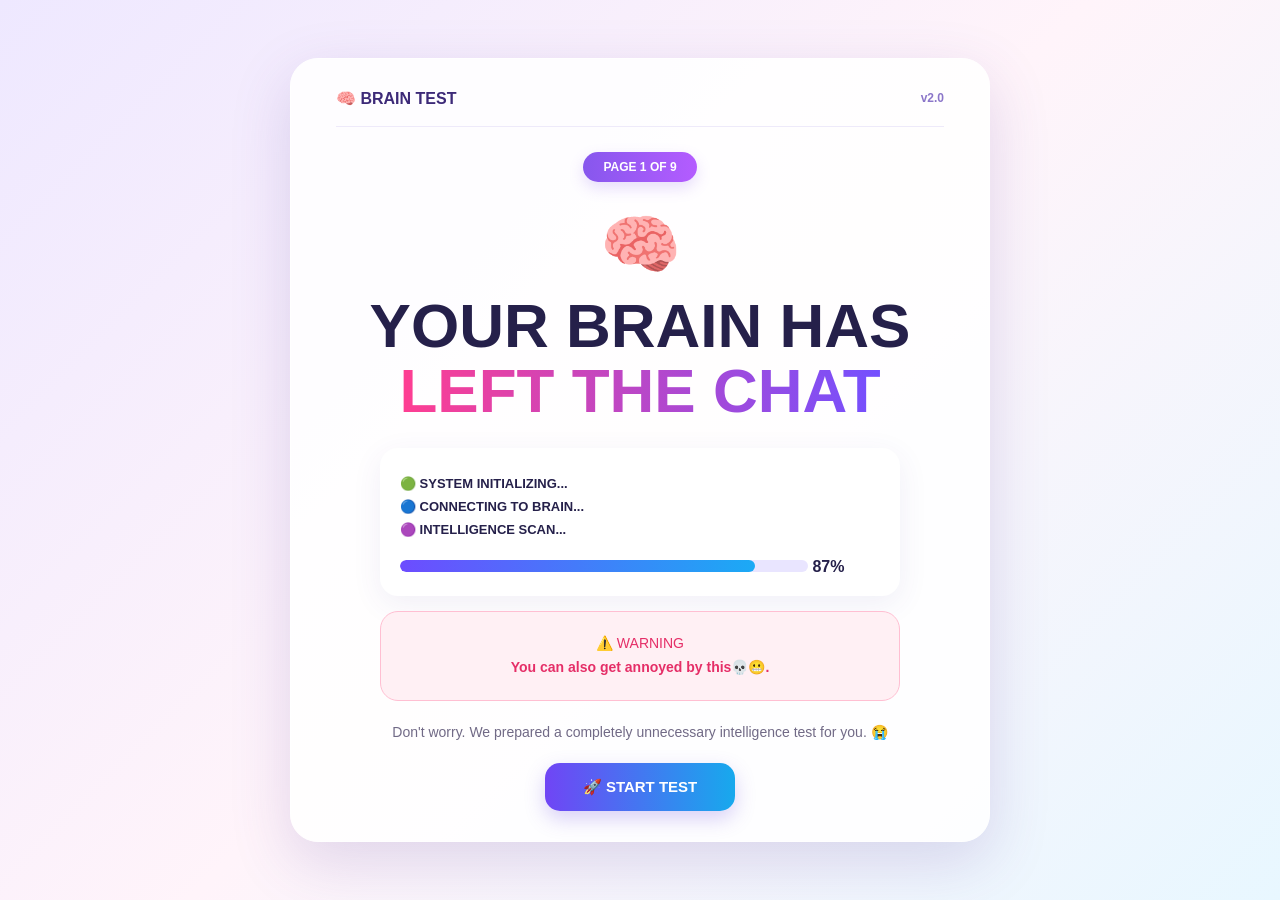
==== index.html @ c9773d24 "Initial website" ====
<!DOCTYPE html>
<html lang="en">
<head>
    <meta charset="UTF-8">
    <meta name="viewport" content="width=device-width, initial-scale=1.0">

    <title>Brain Test 🧠</title>

    <link rel="stylesheet" href="style.css">
</head>

<body>

<div class="app">

    <!-- ================= PAGE 1 ================= -->

    <section class="page active" id="page1">

        <div class="topbar">
            <div class="app-name">🧠 BRAIN TEST</div>
            <div class="version">v2.0</div>
        </div>

        <div class="page-number">PAGE 1 OF 9 </div>

        <div class="brain-icon">🧠</div>

        <h1>
            YOUR BRAIN HAS<br>
            <span>LEFT THE CHAT</span>
        </h1>

        <div class="info-card">

            <p>🟢 SYSTEM INITIALIZING...</p>
            <p>🔵 CONNECTING TO BRAIN...</p>
            <p>🟣 INTELLIGENCE SCAN...</p>

            <div class="progress">
                <div class="progress-fill"></div>
            </div>

            <strong>87%</strong>

        </div>

        <div class="warning-card">
            ⚠️ WARNING
            <br>
            <b>You can also get annoyed by this💀😬.</b>
        </div>

        <p class="description">
            Don't worry. We prepared a completely
            unnecessary intelligence test for you. 😭
        </p>

        <button class="main-btn" onclick="nextPage()">
            🚀 START TEST
        </button>

    </section>


    <!-- ================= PAGE 2 ================= -->

    <section class="page" id="page2">

        <div class="topbar">
            <div class="app-name">🧠 BRAIN TEST</div>
            <div class="version">v2.0</div>
        </div>

        <div class="page-number">PAGE 2 OF 9</div>

        <div class="question-card">

            <div class="question-number">
                QUESTION_01
            </div>

            <div class="emoji">🤔</div>

            <h2>
                What is<br>
                <span>2 + 2?</span>
            </h2>

            <div class="answer-buttons">

                <button
                    id="yesButton"
                    class="answer-btn">
                    4
                </button>

                <button
                    class="answer-btn"
                    onclick="nextPage()">
                    5
                </button>

            </div>

        </div>

        <div class="hint-card">
            💡 Select the correct answer
            <br>
            <span>⚠️ Only one answer is correct!</span>
        </div>

    </section>


    <!-- ================= PAGE 3 ================= -->

    <section class="page" id="page3">

        <div class="topbar">
            <div class="app-name">🧠 BRAIN TEST</div>
            <div class="version">v2.0</div>
        </div>

        <div class="page-number">PAGE 3 OF 9</div>

        <div class="error-card">

            <div class="error-icon">
                💀
            </div>

            <div class="error-title">
                ERROR DETECTED
            </div>

            <h1>
                INCORRECT!
            </h1>

            <p>
                You had ONE job.
            </p>

        </div>

        <div class="status-card">

            <p>🟣 LOGIC MODULE NOT FOUND</p>
            <p>🔵 INTELLIGENCE LEVEL: VERY LOW</p>

        </div>

        <p class="description">
            Scientists have been notified.
            They're disappointed.
            Company to dub gyi.😂😬
        </p>

        <button class="main-btn" onclick="nextPage()">
            ➜ CONTINUE
        </button>

    </section>


    <!-- ================= PAGE 4 ================= -->

    <section class="page" id="page4">

        <div class="topbar">
            <div class="app-name">🧠 BRAIN TEST</div>
            <div class="version">v2.0</div>
        </div>

        <div class="page-number">PAGE 4 OF 9</div>

        <h2 class="scan-title">
            🧠 RUNNING CONFIDENCE SCAN...
        </h2>

        <p class="scan-description">
            Drag the slider to set your confidence level.
        </p>

        <div class="slider-card">

            <div class="slider-section">

                <div class="slider-top">
                    I'M A GENIUS 😎
                </div>

                <div class="slider-wrapper">

                    <input
                        type="range"
                        id="careSlider"
                        min="0"
                        max="100"
                        value="0">

                </div>

                <div class="slider-bottom">
                    I am really dumb🥲😭
                </div>

            </div>

            <div class="system-card">

                <h3>SYSTEM STATUS</h3>

                <p>🟢 ONLINE</p>

                <p>
                    ATTEMPTS:
                    <span id="attemptCount">0 / 2</span>
                </p>

                <p>STATUS: SCANNING...</p>

                <div class="fake-wave">
                    ~〰~〰〰~〰~
                </div>

            </div>

        </div>

        <button
            id="dingButton"
            class="main-btn ding-button"
            onclick="nextPage()">

            IT'S OHK TO BE BHUDHU🐬

        </button>

    </section>


    <!-- ================= PAGE 5 ================= -->

    <section class="page" id="page5">

        <div class="topbar">
            <div class="app-name">🧠 BRAIN TEST</div>
            <div class="version">v2.0</div>
        </div>

        <div class="page-number">PAGE 5 OF 9</div>

        <div class="cute-robot">
            🤖
        </div>

        <div class="final-question-card">

            <div class="warning-text">
                ⚠️ ANOTHER SYSTEM CHECK
            </div>

            <h1>
                ONE MORE <br>
                QUESTION?😼
            </h1>

            <p>
                This may not be a good idea.
            </p>

            <button
                class="main-btn"
                onclick="nextPage()">

                YES 😭

            </button>

        </div>

    </section>

<!-- ================= PAGE 6 ================= -->

<section class="page" id="page6">

    <div class="topbar">
        <div class="app-name">🧠 BRAIN TEST</div>
        <div class="version">v2.0</div>
    </div>

    <div class="page-number">PAGE 6 OF 7</div>

    <div class="emoji">🐘</div>

    <div class="question-card">

        <div class="question-number">
            FINAL BRAIN CHECK
        </div>

        <h2>
            Don't think about<br>
            a <span>DOG wearing a jeans.</span> 🐕‍🦺
        </h2>

        <p class="description">
            Seriously. Don't think about one.
        </p>

        <h3>
            What are you thinking about?
        </h3>
        <br>
        <br>
        

        

        <div class="dog-buttons">

    <button class="dog-answer nothing-btn" onclick="nextPage()">
        NOTHING 😇
    </button>

    <button class="dog-answer dog-only" onclick="nextPage()">
        🦮
    </button>

    </div>

    
    <br>
    <br>

    <p class="small-text">
        Choose carefully. Your brain is watching. 👀
    </p>


</section>
<!-- ================= PAGE 7 ================= -->

<section class="page" id="page7">

    <div class="topbar">
        <div class="app-name">🧠CHALAKI TEST</div>
        <div class="version">v2.0</div>
    </div>

    <div class="page-number">
        PAGE 7 OF 9
    </div>

    <div class="cute-robot">
        🤖
    </div>

    <div class="final-question-card">
        <p>>I made you think about that DOG🦮😂</p>
        <p>if not its ohk to be brainless🤖😂</p>
        
        <br>
        <br>

        <div class="warning-text">
            ⚠️ ONE MORE TIME...
        </div>

        <h1>
            WANNA TRY<br>
            ANOTHER QUESTION?
        </h1>

        <p>
            You really thought we were finished? 😂
        </p>

        <button
            class="main-btn"
            onclick="nextPage()">

            YES 😭

        </button>

    </div>

</section>
    <!-- ================= PAGE 8 ================= -->
<!-- ================= PAGE 8 ================= -->

<section class="page" id="page8">

    <div class="topbar">
        <div class="app-name">💕 RAGEBAIT TEST</div>
        <div class="version">v2.0</div>
    </div>

    <div class="page-number">
        PAGE 8 OF 9
    </div>

    <div class="emoji">
        💕
    </div>

    <div class="love-card">

        <div class="question-number">
            ONE LAST QUESTION...
        </div>

        <h1>
            Do you think you  <br>
            <span>can say NO to me?😎</span> 
        </h1>

        <p class="description">
            I bet you can't😎. 
        </p>

        <div class="love-buttons">

            <button
                id="loveYes"
                class="love-yes"
                onclick="nextPage()">

                YES ❤️

            </button>

            <button
                id="loveNo"
                class="love-no">

                NO 😌

            </button>

        </div>

    </div>

</section>

    <!-- ================= PAGE 9 ================= -->

<section class="page" id="page9">

    <div class="topbar">
        <div class="app-name">🧠 BRAIN TEST</div>
        <div class="version">v2.0</div>
    </div>

    <div class="page-number">
        PAGE 9 OF 9
    </div>

    <div class="final-title">
        🎉 FINAL RESULT 🎉
    </div>

    <div class="result-card">

        <p>INTELLIGENCE</p>

        <div class="iq">
            19/100 
        </div>

        <h2>
            NO BRAIN IS FOUND😂🫶
        </h2>

    </div>

    <div class="diagnosis-card">

        <b>YOUR RESULT: </b>

        <p>
            🧠 Brain temporarily unavailable.
        </p>

        <p>
            Please restart and try again.
        </p>
        <p>
            sorry ji😭🫶
        </p>
        <p>
            just kidding.😬
        </p>

    </div>

    <div class="final-buttons">

        <button
            class="main-btn"
            onclick="shareQuiz()">
            💌 DON'T SHARE
        </button>

        <button
            class="replay-btn"
            onclick="restartQuiz()">
            🔄 RESTART
        </button>

    </div>

</section>

</div>


<script src="script.js"></script>

</body>
</html>
---- style.css ----
* {
    margin: 0;
    padding: 0;
    box-sizing: border-box;
}

body {

    min-height: 100vh;

    font-family:
        "Trebuchet MS",
        Arial,
        sans-serif;

    background:
        linear-gradient(
            135deg,
            #eee8ff,
            #fff4fa,
            #e8f7ff
        );

    color: #25204a;

    display: flex;

    justify-content: center;

    align-items: center;

    padding: 20px;
}


/* =========================================
   MAIN APP
========================================= */

.app {

    width: 100%;

    max-width: 700px;

    min-height: 650px;

    background: rgba(255, 255, 255, 0.9);

    border: 1px solid #ffffff;

    border-radius: 28px;

    box-shadow:
        0 20px 60px rgba(92, 67, 160, 0.18);

    overflow: hidden;

    position: relative;
}


/* =========================================
   PAGES
========================================= */

.page {

    display: none;

    min-height: 650px;

    padding: 30px 45px;

    flex-direction: column;

    align-items: center;

    text-align: center;

    position: relative;
}

.page.active {
    display: flex;
}


/* =========================================
   TOP BAR
========================================= */

.topbar {

    width: 100%;

    display: flex;

    justify-content: space-between;

    align-items: center;

    padding-bottom: 18px;

    border-bottom: 1px solid #eeeafa;

    margin-bottom: 25px;
}

.app-name {

    font-weight: 900;

    font-size: 16px;

    color: #3d2a78;
}

.version {

    font-size: 12px;

    font-weight: bold;

    color: #8b76c9;
}


/* =========================================
   PAGE NUMBER
========================================= */

.page-number {

    background:
        linear-gradient(
            90deg,
            #8757ed,
            #b45cff
        );

    color: white;

    padding: 8px 20px;

    border-radius: 30px;

    font-size: 12px;

    font-weight: 900;

    margin-bottom: 25px;

    box-shadow:
        0 6px 15px rgba(135, 87, 237, 0.2);
}


/* =========================================
   PAGE 1
========================================= */

.brain-icon {

    font-size: 65px;

    margin-bottom: 10px;

    animation: float 2s ease-in-out infinite;
}

@keyframes float {

    0%, 100% {
        transform: translateY(0);
    }

    50% {
        transform: translateY(-8px);
    }
}

.page h1 {

    font-size: clamp(38px, 7vw, 62px);

    line-height: 1.05;

    margin-bottom: 25px;

    font-weight: 900;
}

.page h1 span {

    background:
        linear-gradient(
            90deg,
            #ff3e91,
            #7350ff
        );

    -webkit-background-clip: text;

    color: transparent;
}


/* =========================================
   INFO CARD
========================================= */

.info-card {

    width: 100%;

    max-width: 520px;

    background: white;

    border-radius: 18px;

    padding: 20px;

    text-align: left;

    box-shadow:
        0 8px 30px rgba(80, 60, 150, 0.08);

    margin-bottom: 15px;
}

.info-card p {

    font-size: 13px;

    margin: 8px 0;

    font-weight: bold;
}

.progress {

    height: 12px;

    background: #e9e5ff;

    border-radius: 20px;

    overflow: hidden;

    margin-top: 15px;

    width: 85%;

    display: inline-block;
}

.progress-fill {

    width: 87%;

    height: 100%;

    background:
        linear-gradient(
            90deg,
            #6d4cff,
            #1baaf5
        );

    border-radius: 20px;

    animation: loading 2s ease;
}

@keyframes loading {

    from {
        width: 0;
    }

    to {
        width: 87%;
    }
}


/* =========================================
   WARNING
========================================= */

.warning-card {

    width: 100%;

    max-width: 520px;

    padding: 20px;

    border-radius: 18px;

    background: #fff0f4;

    border: 1px solid #ffbfd2;

    color: #e52e67;

    font-size: 14px;

    line-height: 1.7;

    margin-bottom: 20px;
}

.description {

    max-width: 500px;

    color: #716a86;

    font-size: 14px;

    line-height: 1.6;

    margin-bottom: 20px;
}


/* =========================================
   BUTTONS
========================================= */

.main-btn {

    border: none;

    background:
        linear-gradient(
            90deg,
            #7045f5,
            #17a9ed
        );

    color: white;

    padding: 15px 35px;

    min-width: 190px;

    border-radius: 15px;

    font-size: 15px;

    font-weight: 900;

    cursor: pointer;

    box-shadow:
        0 8px 20px rgba(102, 71, 225, 0.25);

    transition: 0.2s ease;
}

.main-btn:hover {

    transform: translateY(-3px);

    box-shadow:
        0 12px 25px rgba(102, 71, 225, 0.3);
}

.main-btn:active {

    transform: translateY(1px);
}


/* =========================================
   PAGE 2
========================================= */

.question-card {

    width: 100%;

    max-width: 580px;

    background: white;

    border: 1px solid #e8e2ff;

    border-radius: 22px;

    padding: 30px;

    box-shadow:
        0 12px 35px rgba(75, 55, 150, 0.1);
}

.question-number {

    color: #e83c91;

    font-size: 12px;

    font-weight: 900;

    text-align: left;
}

.emoji {

    font-size: 45px;

    margin: 10px;
}

.question-card h2 {

    font-size: 38px;

    line-height: 1.15;

    margin-bottom: 30px;
}

.question-card h2 span {

    color: #6547ec;
}

.answer-buttons {

    display: flex;

    justify-content: center;

    gap: 25px;
}

.answer-btn {

    width: 150px;

    height: 80px;

    border: none;

    border-radius: 17px;

    color: white;

    font-size: 38px;

    font-weight: 900;

    cursor: pointer;

    background:
        linear-gradient(
            135deg,
            #ff4c9b,
            #a94cff
        );

    box-shadow:
        0 8px 18px rgba(181, 62, 220, 0.25);

    transition: 0.2s ease;
}

.answer-btn:nth-child(2) {

    background:
        linear-gradient(
            135deg,
            #23aaf3,
            #5964ff
        );
}

.answer-btn:hover {

    transform: translateY(-5px);

    box-shadow:
        0 13px 25px rgba(90, 70, 180, 0.25);
}

.hint-card {

    margin-top: 20px;

    padding: 15px 25px;

    background: #f7f4ff;

    border-radius: 15px;

    font-size: 13px;

    color: #615780;

    line-height: 1.7;
}

.hint-card span {

    color: #ff4388;

    font-weight: bold;
}


/* =========================================
   PAGE 3
========================================= */

.error-card {

    width: 100%;

    max-width: 550px;

    padding: 30px;

    background: #fff1f6;

    border: 2px solid #ff8eb5;

    border-radius: 20px;

    margin-bottom: 20px;
}

.error-icon {

    font-size: 65px;

    margin-bottom: 10px;
}

.error-title {

    color: #ef3475;

    font-weight: 900;

    font-size: 14px;

    letter-spacing: 1px;
}

.error-card h1 {

    color: #c8265d;

    font-size: 45px;

    margin: 10px 0;
}

.error-card p {

    font-size: 16px;

    color: #8e4a66;
}

.status-card {

    width: 100%;

    max-width: 550px;

    padding: 18px 25px;

    background: white;

    border-radius: 16px;

    box-shadow:
        0 8px 25px rgba(90, 60, 160, 0.08);

    text-align: left;

    margin-bottom: 20px;
}

.status-card p {

    font-size: 13px;

    font-weight: bold;

    margin: 8px;
}


/* =========================================
   PAGE 4
========================================= */

.scan-title {

    font-size: 27px;

    margin-bottom: 8px;

    color: #3d2a78;
}

.scan-description {

    color: #2767e7;

    font-size: 18px;

    margin-bottom: 20px;
}

.slider-card {

    display: flex;

    justify-content: center;

    align-items: center;

    gap: 30px;

    width: 100%;

    max-width: 580px;

    background: white;

    border-radius: 22px;

    padding: 25px;

    box-shadow:
        0 10px 30px rgba(80, 60, 150, 0.09);
}

.slider-section {

    display: flex;

    flex-direction: column;

    align-items: center;
}

.slider-top,
.slider-bottom {

    font-size: 11px;

    font-weight: 900;

    color: #6d3fd0;

    max-width: 180px;
}

.slider-bottom {

    color: #514b67;

    margin-top: 12px;
}

.slider-wrapper {

    height: 250px;

    width: 55px;

    display: flex;

    align-items: center;

    justify-content: center;

    position: relative;
}

#careSlider {

    appearance: none;

    -webkit-appearance: none;

    position: absolute;

    width: 250px;

    height: 28px;

    background: transparent;

    transform: rotate(-90deg);

    cursor: pointer;
}

#careSlider::-webkit-slider-runnable-track {

    height: 24px;

    background: #eeeaff;

    border: 2px solid #b7a7ed;

    border-radius: 20px;
}

#careSlider::-webkit-slider-thumb {

    appearance: none;

    -webkit-appearance: none;

    width: 45px;

    height: 45px;

    margin-top: -12px;

    border-radius: 50%;

    background:
        linear-gradient(
            135deg,
            #ff5ca8,
            #7546ef
        );

    border: 3px solid white;

    box-shadow:
        0 4px 12px rgba(105, 65, 210, 0.35);

    cursor: grab;
}

#careSlider::-moz-range-track {

    height: 24px;

    background: #eeeaff;

    border: 2px solid #b7a7ed;

    border-radius: 20px;
}

#careSlider::-moz-range-thumb {

    width: 45px;

    height: 45px;

    border-radius: 50%;

    background: #7546ef;

    border: 3px solid white;

    cursor: grab;
}


/* System card */

.system-card {

    width: 200px;

    padding: 20px;

    background: #f7f4ff;

    border-radius: 18px;

    text-align: left;
}

.system-card h3 {

    font-size: 14px;

    color: #6842dd;

    margin-bottom: 15px;
}

.system-card p {

    font-size: 11px;

    margin: 12px 0;

    font-weight: bold;
}

.fake-wave {

    color: #8c5cff;

    font-size: 17px;

    margin-top: 20px;
}


/* DING button */

.ding-button {

    display: none;

    margin-top: 20px;

    animation: pop 0.5s ease;
}

.ding-button.show {

    display: block;
}

@keyframes pop {

    0% {
        transform: scale(0);
        opacity: 0;
    }

    70% {
        transform: scale(1.1);
    }

    100% {
        transform: scale(1);
        opacity: 1;
    }
}


/* =========================================
   PAGE 5
========================================= */

.cute-robot {

    font-size: 80px;

    margin: 25px;

    animation: float 2s infinite;
}

.final-question-card {

    width: 100%;

    max-width: 570px;

    padding: 35px;

    background:
        linear-gradient(
            135deg,
            #f8f3ff,
            #fff3fa
        );

    border: 1px solid #e5d9ff;

    border-radius: 24px;

    box-shadow:
        0 12px 35px rgba(80, 60, 160, 0.1);
}

.warning-text {

    color: #f07b38;

    font-weight: 900;

    margin-bottom: 15px;
}

.final-question-card h1 {

    font-size: 35px;

    margin-bottom: 15px;
}

.final-question-card p {

    color: #77718b;

    margin-bottom: 20px;
}


/* =========================================
   PAGE 6
========================================= */

.final-title {

    font-size: 18px;

    font-weight: 900;

    color: #7a43ef;

    margin: 15px;
}

.result-card {

    width: 100%;

    max-width: 550px;

    padding: 30px;

    border-radius: 22px;

    background: white;

    border: 1px solid #ddd2ff;

    box-shadow:
        0 10px 30px rgba(80, 60, 160, 0.1);
}

.result-card p {

    font-size: 15px;

    color: #3d2c91;

    font-weight: 900;
}

.iq {

    font-size: 90px;

    line-height: 1;

    font-weight: 900;

    background:
        linear-gradient(
            90deg,
            #ff3c91,
            #7148f5
        );

    -webkit-background-clip: text;

    color: transparent;

    margin: 10px;
}

.result-card h2 {

    color: #159be0;

    font-size: 25px;
}

.diagnosis-card {

    width: 100%;

    max-width: 550px;

    margin-top: 18px;

    padding: 20px;

    text-align: left;

    border-radius: 18px;

    background: #f6f0ff;

    color: #493e68;

    font-size: 13px;

    line-height: 1.6;
}

.final-buttons {

    display: flex;

    gap: 15px;

    margin-top: 20px;

    justify-content: center;

    flex-wrap: wrap;
}

.replay-btn {

    border: 2px solid #7546ef;

    background: white;

    color: #7546ef;

    padding: 13px 25px;

    border-radius: 15px;

    font-weight: 900;

    cursor: pointer;

    font-size: 14px;
}


/* =========================================
   CONFETTI
========================================= */

#confetti {

    position: absolute;

    inset: 0;

    overflow: hidden;

    pointer-events: none;
}

.confetti-piece {

    position: absolute;

    top: -20px;

    width: 8px;

    height: 15px;

    animation: fall 3s linear forwards;
}

@keyframes fall {

    to {
        transform:
            translateY(700px)
            rotate(720deg);
    }
}


/* =========================================
   MOBILE
========================================= */

@media (max-width: 600px) {

    body {
        padding: 8px;
    }

    .app {
        border-radius: 20px;
    }

    .page {
        min-height: 700px;

        padding: 22px 18px;
    }

    .answer-buttons {
        gap: 12px;
    }

    .answer-btn {
        width: 120px;

        height: 70px;

        font-size: 32px;
    }

    .slider-card {
        flex-direction: column;

        gap: 15px;

        padding: 18px;
    }

    .system-card {
        width: 100%;

        max-width: 250px;
    }

    .slider-wrapper {
        height: 220px;
    }

    #careSlider {
        width: 220px;
    }

    .question-card h2 {
        font-size: 32px;
    }

    .error-card h1 {
        font-size: 38px;
    }

    .final-question-card h1 {
        font-size: 29px;
    }

    .iq {
        font-size: 75px;
    }
}




.answer-btn {
    width: 150px;
    height: 80px;
    border: none;
    border-radius: 17px;
    color: white;
    font-size: 38px;
    font-weight: 900;
    cursor: pointer;

    background: linear-gradient(
        135deg,
        #ff4c9b,
        #a94cff
    );

    box-shadow:
        0 8px 18px rgba(181, 62, 220, 0.25);

    transition: 0.2s ease;
}



.dog-answer {
    width: 150px;
    height: 65px;

    border: none;
    border-radius: 18px;

    color: white;

    font-family: "Trebuchet MS", Arial, sans-serif;
    font-size: 20px;
    font-weight: 900;

    cursor: pointer;

    box-shadow: 0 8px 20px rgba(100, 70, 180, 0.25);

    transition: 0.2s ease;
}

.nothing-btn {
    background: linear-gradient(
        135deg,
        #ff45a0,
        #b44cff
    );
}

.dog-only {
    background: linear-gradient(
        135deg,
        #20a9ed,
        #5265f5
    );
}

.dog-answer:hover {
    transform: translateY(-4px);
    box-shadow: 0 12px 25px rgba(100, 70, 180, 0.3);
}

.dog-answer:active {
    transform: scale(0.97);
}
/* ===== PAGE 8 LOVE BUTTONS ===== */

.love-buttons {
    display: flex;
    justify-content: center;
    align-items: center;
    gap: 25px;
    margin-top: 35px;
    min-height: 100px;
}

/* YES ❤️ */

.love-yes {
    min-width: 170px;
    height: 65px;

    border: none;
    border-radius: 20px;

    background: linear-gradient(
        135deg,
        #ff4f9a,
        #ff2f70
    );

    color: white;

    font-family: "Trebuchet MS", Arial, sans-serif;
    font-size: 23px;
    font-weight: 900;

    cursor: pointer;

    box-shadow:
        0 8px 20px rgba(255, 47, 112, 0.30);

    transition:
        transform 0.3s ease,
        box-shadow 0.3s ease;
}

.love-yes:hover {
    transform: translateY(-4px);

    box-shadow:
        0 13px 28px rgba(255, 47, 112, 0.40);
}

/* NO 😌 */

.love-no {
    min-width: 120px;
    height: 55px;

    border: 2px solid #d9d1eb;
    border-radius: 17px;

    background: white;

    color: #625a78;

    font-family: "Trebuchet MS", Arial, sans-serif;
    font-size: 17px;
    font-weight: 800;

    cursor: pointer;

    box-shadow:
        0 5px 15px rgba(90, 70, 150, 0.10);

    transition:
        background 0.2s ease,
        transform 0.2s ease;
}

.love-no:hover {
    background: #faf7ff;

    transform: translateY(-2px);
}
#page6 .dog-answer {
    width: 180px;
    height: 70px;
    font-size: 22px;
    border-radius: 18px;
    font-weight: 900;
}
@media (max-width: 600px) {

    .iq {
        font-size: 58px;
        white-space: nowrap;
        letter-spacing: -2px;
    }

}
.dog-buttons {
    display: flex;
    justify-content: center;
    align-items: center;
    gap: 30px;
    margin-top: 30px;
}

@media (max-width: 600px) {

    .dog-buttons {
        gap: 18px;
        margin-top: 30px;
    }

    .dog-answer {
        width: 150px;
        height: 65px;
        font-size: 18px;
    }

}
.dog-buttons {
    display: flex;
    justify-content: center;
    align-items: center;
    gap: 30px;
    margin-top: 30px;
}

@media (max-width: 600px) {

    .dog-buttons {
        gap: 18px;
        margin-top: 30px;
    }

    .dog-answer {
        width: 150px;
        height: 65px;
        font-size: 18px;
    }

}
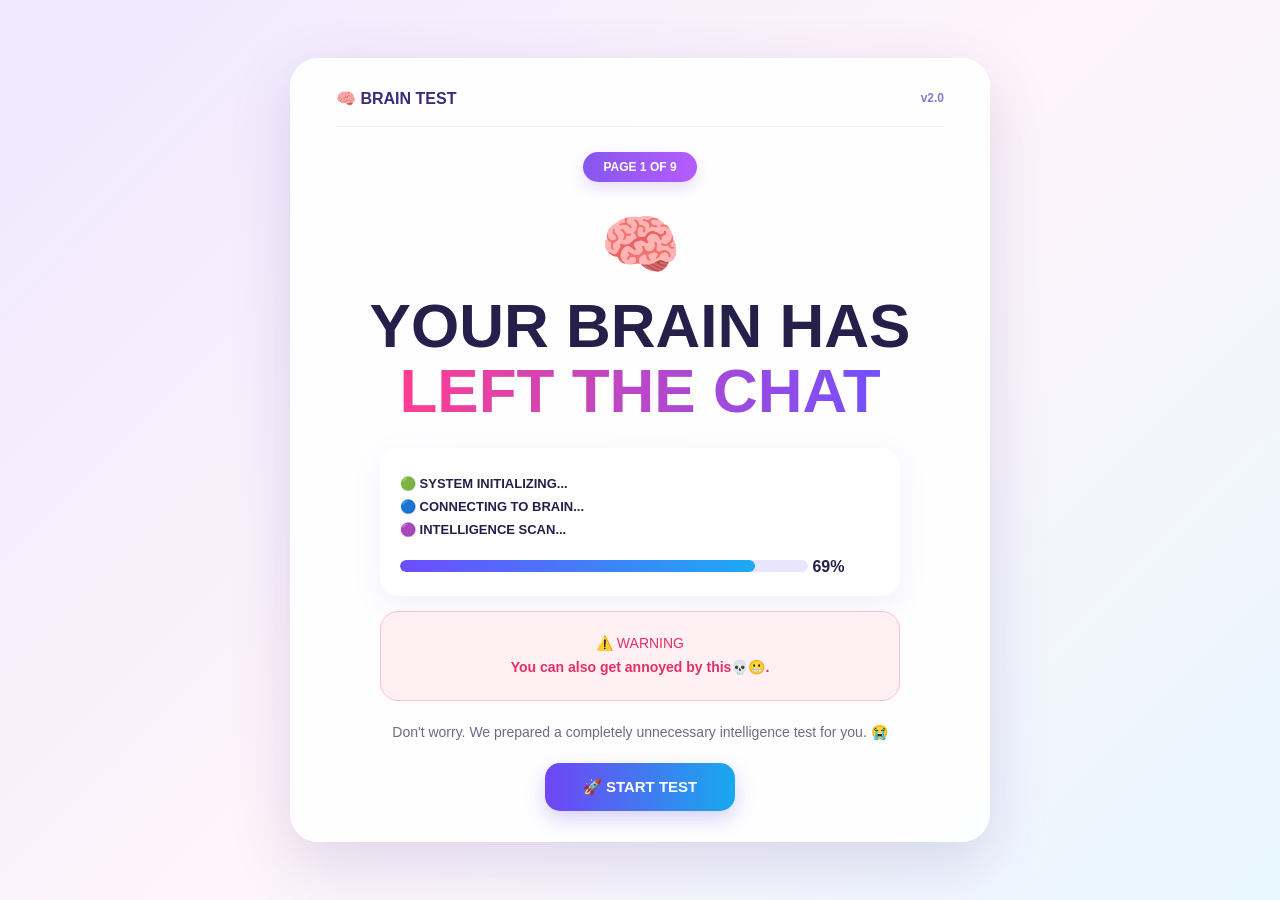
==== commit c2ebb176: "update website" ====
--- a/index.html
+++ b/index.html
@@ -4,7 +4,7 @@
     <meta charset="UTF-8">
     <meta name="viewport" content="width=device-width, initial-scale=1.0">
 
-    <title>Brain Test 🧠</title>
+    <title>Brain Test of Yours 🧠</title>
 
     <link rel="stylesheet" href="style.css">
 </head>
@@ -18,7 +18,7 @@
     <section class="page active" id="page1">
 
         <div class="topbar">
-            <div class="app-name">🧠 BRAIN TEST</div>
+            <div class="app-name">🧠 BRAIN TEST </div>
             <div class="version">v2.0</div>
         </div>
 
@@ -41,7 +41,7 @@
                 <div class="progress-fill"></div>
             </div>
 
-            <strong>87%</strong>
+            <strong>69%</strong>
 
         </div>
 
@@ -330,7 +330,7 @@
     <button class="dog-answer dog-only" onclick="nextPage()">
         🦮
     </button>
-
+<!--  -->
     </div>
 
     
